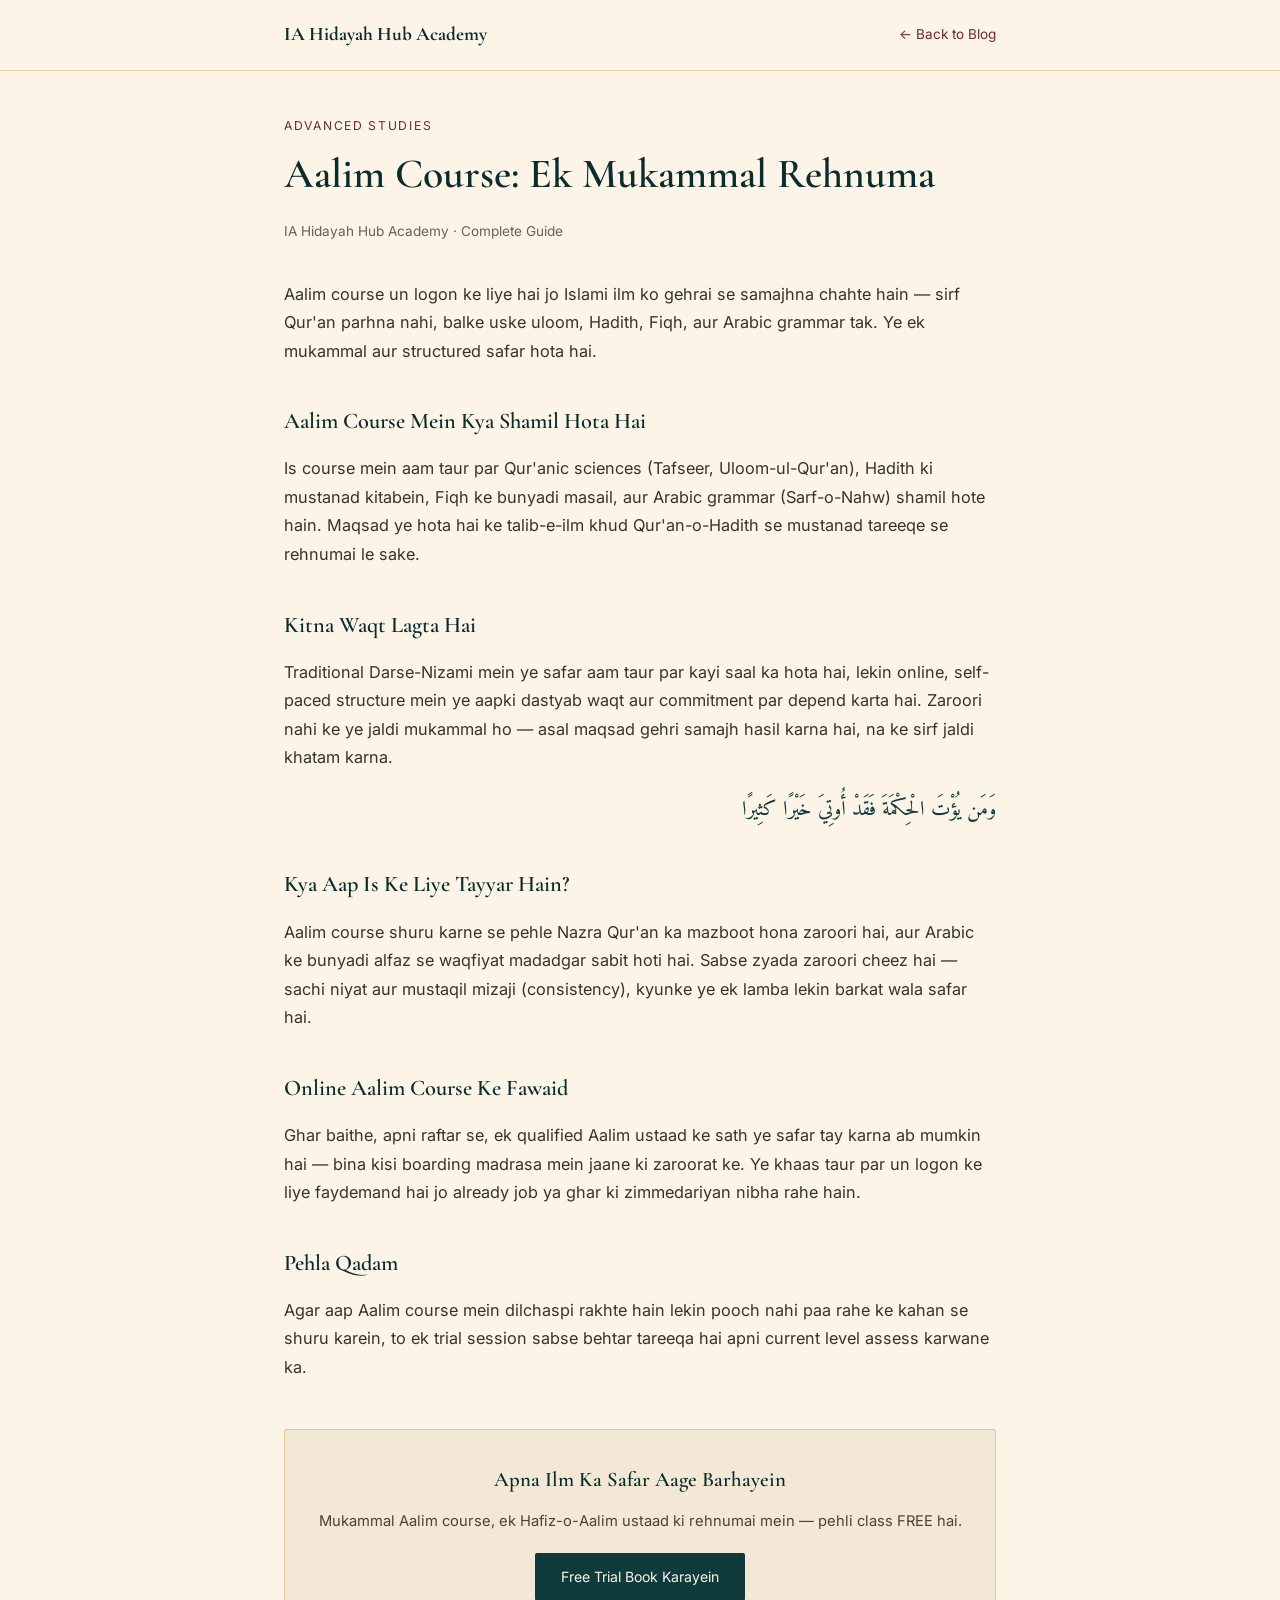
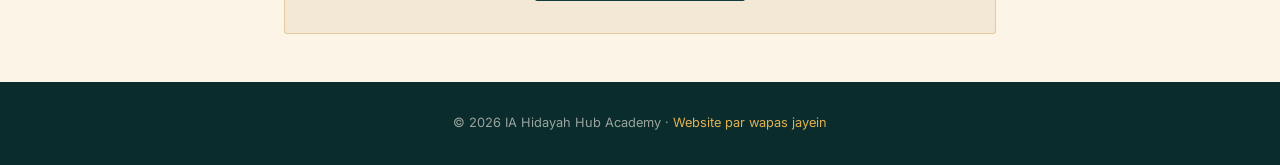
==== blog/aalim-course.html @ 67c302f5 "Add Aalim Course HTML page" ====
<!DOCTYPE html>
<html lang="en">
<head>
<meta charset="UTF-8">
<meta name="viewport" content="width=device-width, initial-scale=1.0">
<title>Aalim Course: Ek Mukammal Rehnuma — IA Hidayah Hub Academy</title>
<meta name="description" content="Aalim course mein kya kya shamil hota hai, kitna waqt lagta hai, aur is safar ke liye khud ko kaise tayyar karein.">
<link rel="stylesheet" href="blog-style.css">
</head>
<body>
<header>
  <div class="nav">
    <a href="../index.html" class="brand">IA Hidayah Hub Academy</a>
    <a href="../index.html#blog" class="back-link">← Back to Blog</a>
  </div>
</header>
<main class="wrap">
  <div class="hero-tag">Advanced Studies</div>
  <h1 class="title">Aalim Course: Ek Mukammal Rehnuma</h1>
  <p class="meta">IA Hidayah Hub Academy · Complete Guide</p>

  <article>
    <p>Aalim course un logon ke liye hai jo Islami ilm ko gehrai se samajhna chahte hain — sirf Qur'an parhna nahi, balke uske uloom, Hadith, Fiqh, aur Arabic grammar tak. Ye ek mukammal aur structured safar hota hai.</p>

    <h2>Aalim Course Mein Kya Shamil Hota Hai</h2>
    <p>Is course mein aam taur par Qur'anic sciences (Tafseer, Uloom-ul-Qur'an), Hadith ki mustanad kitabein, Fiqh ke bunyadi masail, aur Arabic grammar (Sarf-o-Nahw) shamil hote hain. Maqsad ye hota hai ke talib-e-ilm khud Qur'an-o-Hadith se mustanad tareeqe se rehnumai le sake.</p>

    <h2>Kitna Waqt Lagta Hai</h2>
    <p>Traditional Darse-Nizami mein ye safar aam taur par kayi saal ka hota hai, lekin online, self-paced structure mein ye aapki dastyab waqt aur commitment par depend karta hai. Zaroori nahi ke ye jaldi mukammal ho — asal maqsad gehri samajh hasil karna hai, na ke sirf jaldi khatam karna.</p>

    <p class="arabic">وَمَن يُؤْتَ الْحِكْمَةَ فَقَدْ أُوتِيَ خَيْرًا كَثِيرًا</p>

    <h2>Kya Aap Is Ke Liye Tayyar Hain?</h2>
    <p>Aalim course shuru karne se pehle Nazra Qur'an ka mazboot hona zaroori hai, aur Arabic ke bunyadi alfaz se waqfiyat madadgar sabit hoti hai. Sabse zyada zaroori cheez hai — sachi niyat aur mustaqil mizaji (consistency), kyunke ye ek lamba lekin barkat wala safar hai.</p>

    <h2>Online Aalim Course Ke Fawaid</h2>
    <p>Ghar baithe, apni raftar se, ek qualified Aalim ustaad ke sath ye safar tay karna ab mumkin hai — bina kisi boarding madrasa mein jaane ki zaroorat ke. Ye khaas taur par un logon ke liye faydemand hai jo already job ya ghar ki zimmedariyan nibha rahe hain.</p>

    <h2>Pehla Qadam</h2>
    <p>Agar aap Aalim course mein dilchaspi rakhte hain lekin pooch nahi paa rahe ke kahan se shuru karein, to ek trial session sabse behtar tareeqa hai apni current level assess karwane ka.</p>

    <div class="cta-box">
      <h3>Apna Ilm Ka Safar Aage Barhayein</h3>
      <p>Mukammal Aalim course, ek Hafiz-o-Aalim ustaad ki rehnumai mein — pehli class FREE hai.</p>
      <a href="../index.html#contact" class="btn">Free Trial Book Karayein</a>
    </div>
  </article>
</main>
<footer>
  <p>© 2026 IA Hidayah Hub Academy · <a href="../index.html">Website par wapas jayein</a></p>
</footer>
</body>
  </html>
---- blog/blog-style.css ----
@import url('https://fonts.googleapis.com/css2?family=Amiri:ital,wght@0,400;0,700;1,400&family=Cormorant+Garamond:wght@500;600;700&family=Inter:wght@400;500;600;700&display=swap');
:root{
  --ink: #0F3B3C; --ink-deep: #0A2C2D; --parchment: #FBF4E7; --parchment-dim: #F2E8D5;
  --gold: #C6952F; --gold-bright: #E0B152; --maroon: #6E2A38; --charcoal: #241F1A;
  --line: rgba(198,149,47,0.35);
}
*{ box-sizing:border-box; margin:0; padding:0; }
body{ background:var(--parchment); color:var(--charcoal); font-family:'Inter',sans-serif; line-height:1.75; }
h1,h2,h3{ font-family:'Cormorant Garamond',serif; font-weight:600; color:var(--ink-deep); }
a{ text-decoration:none; color:inherit; }
.wrap{ max-width:760px; margin:0 auto; padding:0 24px; }
header{ background:rgba(251,244,231,0.95); border-bottom:1px solid var(--line); padding:18px 0; position:sticky; top:0; }
.nav{ display:flex; justify-content:space-between; align-items:center; max-width:760px; margin:0 auto; padding:0 24px; }
.brand{ font-family:'Cormorant Garamond',serif; font-size:1.2rem; font-weight:700; color:var(--ink-deep); display:flex; align-items:center; gap:8px; }
.back-link{ font-size:.85rem; color:var(--maroon); }
.hero-tag{ font-size:.76rem; letter-spacing:.14em; text-transform:uppercase; color:var(--maroon); margin:44px 0 14px; }
h1.title{ font-size:clamp(1.9rem,4vw,2.6rem); line-height:1.2; margin-bottom:20px; }
.meta{ font-size:.85rem; color:#6b6153; margin-bottom:36px; }
article p{ margin-bottom:20px; font-size:1.02rem; color:#3a332b; }
article h2{ font-size:1.4rem; margin:36px 0 14px; }
article .arabic{ font-family:'Amiri',serif; direction:rtl; font-size:1.3rem; color:var(--ink); margin:20px 0; }
.cta-box{ background:var(--parchment-dim); border:1px solid var(--line); border-radius:3px; padding:32px 28px; margin:48px 0; text-align:center; }
.cta-box h3{ font-size:1.3rem; margin-bottom:10px; }
.cta-box p{ font-size:.92rem; color:#4a4237; margin-bottom:18px; }
.btn{ display:inline-block; padding:12px 26px; background:var(--ink); color:var(--parchment); border-radius:2px; font-size:.88rem; }
footer{ background:var(--ink-deep); color:rgba(251,244,231,.6); text-align:center; padding:30px 24px; font-size:.8rem; margin-top:40px; }
footer a{ color:var(--gold-bright); }
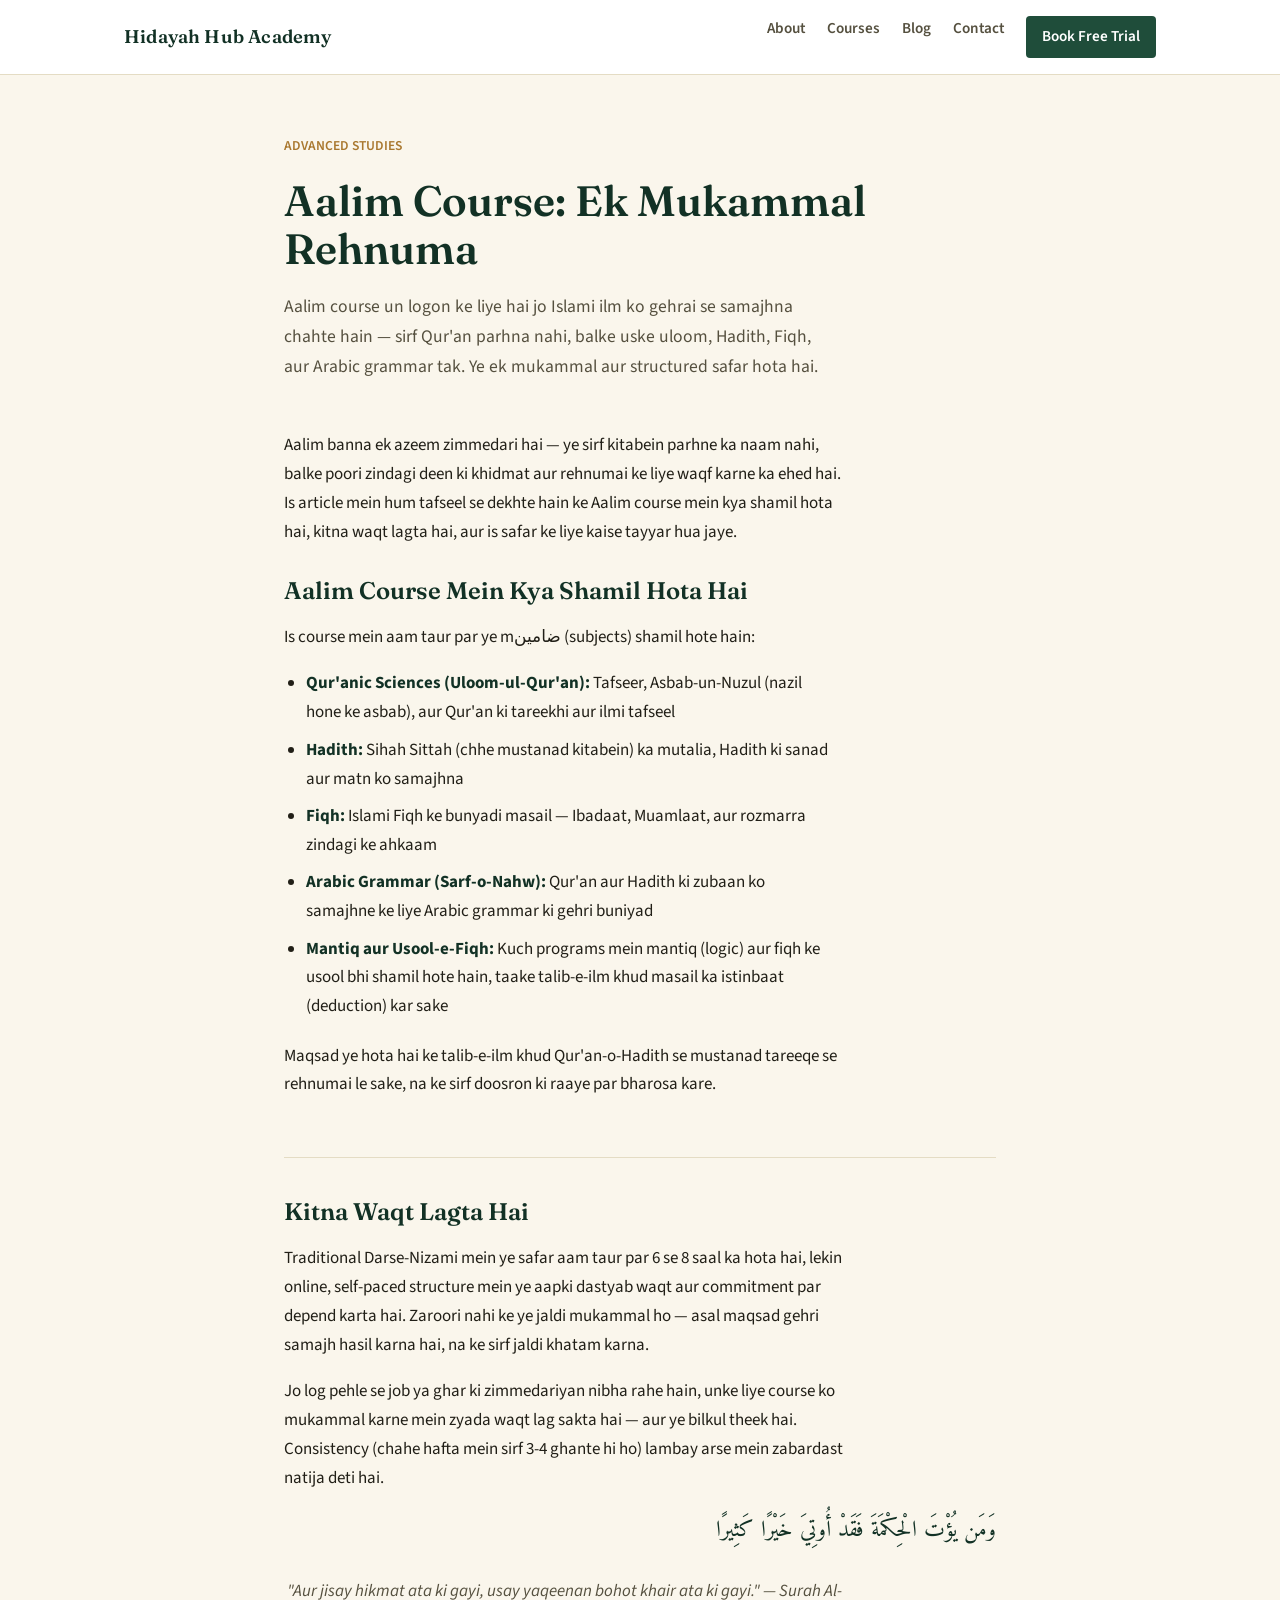
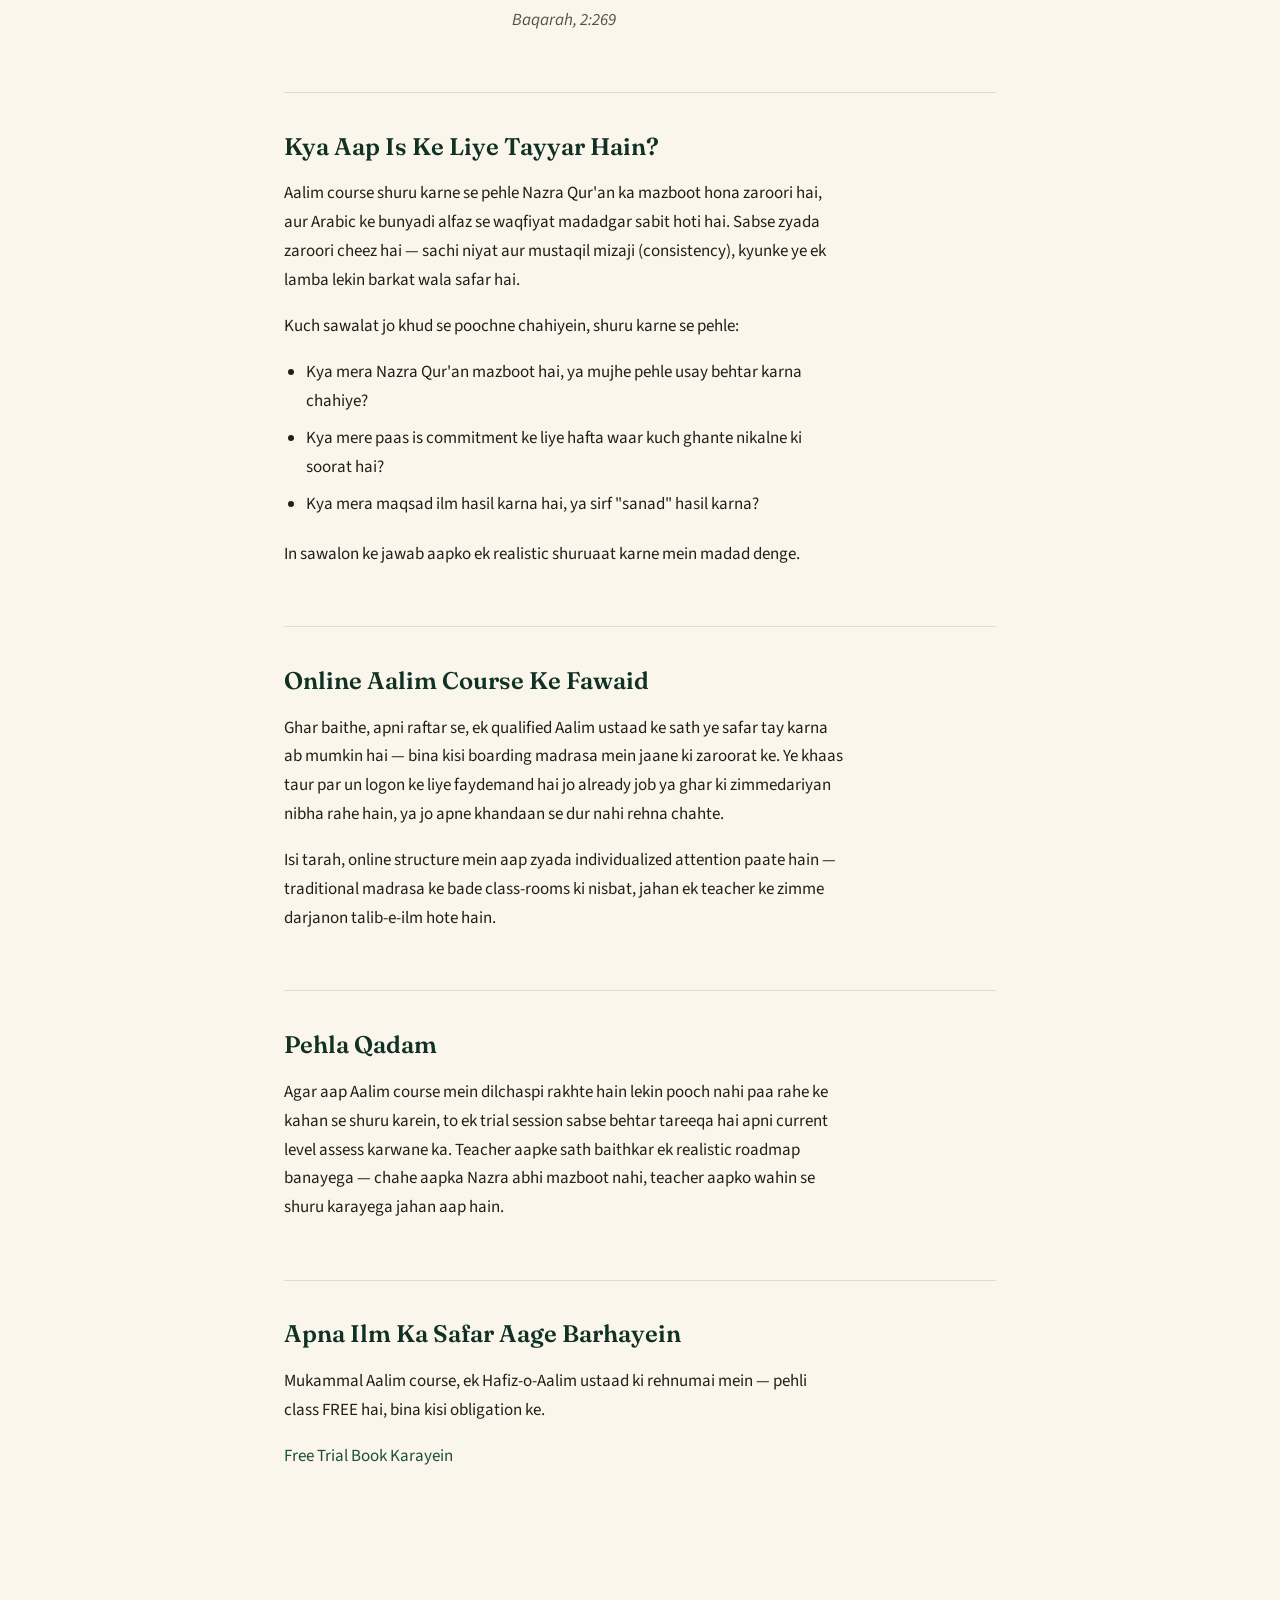
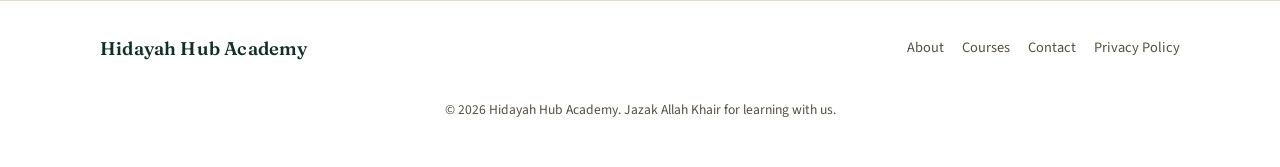
==== commit abc89950: "Add files via upload" ====
--- a/blog/aalim-course.html
+++ b/blog/aalim-course.html
@@ -1,53 +1,91 @@
 <!DOCTYPE html>
-<html lang="en">
+<html lang="ur-PK">
 <head>
 <meta charset="UTF-8">
-<meta name="viewport" content="width=device-width, initial-scale=1.0">
+<meta name="viewport" content="width=device-width, initial-scale=1">
 <title>Aalim Course: Ek Mukammal Rehnuma — IA Hidayah Hub Academy</title>
-<meta name="description" content="Aalim course mein kya kya shamil hota hai, kitna waqt lagta hai, aur is safar ke liye khud ko kaise tayyar karein.">
-<link rel="stylesheet" href="blog-style.css">
+<meta name="description" content="Aalim course mein kya kya shamil hota hai, kitna waqt lagta hai, aur is safar ke liye khud ko kaise tayyar karein — mukammal rehnuma.">
+<link rel="stylesheet" href="../hh-pages.css">
 </head>
 <body>
-<header>
-  <div class="nav">
-    <a href="../index.html" class="brand">IA Hidayah Hub Academy</a>
-    <a href="../index.html#blog" class="back-link">← Back to Blog</a>
+
+<header class="site-header">
+  <div class="header-inner">
+    <a class="brand" href="../index.html">Hidayah Hub Academy</a>
+    <nav class="main-nav">
+      <a href="../index.html#about">About</a>
+      <a href="../index.html#courses">Courses</a>
+      <a href="../index.html#blog">Blog</a>
+      <a href="../contact.html">Contact</a>
+      <a class="cta" href="../index.html#contact">Book Free Trial</a>
+    </nav>
   </div>
 </header>
-<main class="wrap">
-  <div class="hero-tag">Advanced Studies</div>
-  <h1 class="title">Aalim Course: Ek Mukammal Rehnuma</h1>
-  <p class="meta">IA Hidayah Hub Academy · Complete Guide</p>
 
-  <article>
-    <p>Aalim course un logon ke liye hai jo Islami ilm ko gehrai se samajhna chahte hain — sirf Qur'an parhna nahi, balke uske uloom, Hadith, Fiqh, aur Arabic grammar tak. Ye ek mukammal aur structured safar hota hai.</p>
+<section class="page-hero">
+  <span class="eyebrow">ADVANCED STUDIES</span>
+  <h1>Aalim Course: Ek Mukammal Rehnuma</h1>
+  <p class="lede">Aalim course un logon ke liye hai jo Islami ilm ko gehrai se samajhna chahte hain — sirf Qur'an parhna nahi, balke uske uloom, Hadith, Fiqh, aur Arabic grammar tak. Ye ek mukammal aur structured safar hota hai.</p>
+</section>
 
-    <h2>Aalim Course Mein Kya Shamil Hota Hai</h2>
-    <p>Is course mein aam taur par Qur'anic sciences (Tafseer, Uloom-ul-Qur'an), Hadith ki mustanad kitabein, Fiqh ke bunyadi masail, aur Arabic grammar (Sarf-o-Nahw) shamil hote hain. Maqsad ye hota hai ke talib-e-ilm khud Qur'an-o-Hadith se mustanad tareeqe se rehnumai le sake.</p>
+<main class="content">
 
-    <h2>Kitna Waqt Lagta Hai</h2>
-    <p>Traditional Darse-Nizami mein ye safar aam taur par kayi saal ka hota hai, lekin online, self-paced structure mein ye aapki dastyab waqt aur commitment par depend karta hai. Zaroori nahi ke ye jaldi mukammal ho — asal maqsad gehri samajh hasil karna hai, na ke sirf jaldi khatam karna.</p>
+  <p>Aalim banna ek azeem zimmedari hai — ye sirf kitabein parhne ka naam nahi, balke poori zindagi deen ki khidmat aur rehnumai ke liye waqf karne ka ehed hai. Is article mein hum tafseel se dekhte hain ke Aalim course mein kya shamil hota hai, kitna waqt lagta hai, aur is safar ke liye kaise tayyar hua jaye.</p>
 
-    <p class="arabic">وَمَن يُؤْتَ الْحِكْمَةَ فَقَدْ أُوتِيَ خَيْرًا كَثِيرًا</p>
+  <h2>Aalim Course Mein Kya Shamil Hota Hai</h2>
+  <p>Is course mein aam taur par ye mضامین (subjects) shamil hote hain:</p>
+  <ul>
+    <li><strong>Qur'anic Sciences (Uloom-ul-Qur'an):</strong> Tafseer, Asbab-un-Nuzul (nazil hone ke asbab), aur Qur'an ki tareekhi aur ilmi tafseel</li>
+    <li><strong>Hadith:</strong> Sihah Sittah (chhe mustanad kitabein) ka mutalia, Hadith ki sanad aur matn ko samajhna</li>
+    <li><strong>Fiqh:</strong> Islami Fiqh ke bunyadi masail — Ibadaat, Muamlaat, aur rozmarra zindagi ke ahkaam</li>
+    <li><strong>Arabic Grammar (Sarf-o-Nahw):</strong> Qur'an aur Hadith ki zubaan ko samajhne ke liye Arabic grammar ki gehri buniyad</li>
+    <li><strong>Mantiq aur Usool-e-Fiqh:</strong> Kuch programs mein mantiq (logic) aur fiqh ke usool bhi shamil hote hain, taake talib-e-ilm khud masail ka istinbaat (deduction) kar sake</li>
+  </ul>
+  <p>Maqsad ye hota hai ke talib-e-ilm khud Qur'an-o-Hadith se mustanad tareeqe se rehnumai le sake, na ke sirf doosron ki raaye par bharosa kare.</p>
 
-    <h2>Kya Aap Is Ke Liye Tayyar Hain?</h2>
-    <p>Aalim course shuru karne se pehle Nazra Qur'an ka mazboot hona zaroori hai, aur Arabic ke bunyadi alfaz se waqfiyat madadgar sabit hoti hai. Sabse zyada zaroori cheez hai — sachi niyat aur mustaqil mizaji (consistency), kyunke ye ek lamba lekin barkat wala safar hai.</p>
+  <h2>Kitna Waqt Lagta Hai</h2>
+  <p>Traditional Darse-Nizami mein ye safar aam taur par 6 se 8 saal ka hota hai, lekin online, self-paced structure mein ye aapki dastyab waqt aur commitment par depend karta hai. Zaroori nahi ke ye jaldi mukammal ho — asal maqsad gehri samajh hasil karna hai, na ke sirf jaldi khatam karna.</p>
+  <p>Jo log pehle se job ya ghar ki zimmedariyan nibha rahe hain, unke liye course ko mukammal karne mein zyada waqt lag sakta hai — aur ye bilkul theek hai. Consistency (chahe hafta mein sirf 3-4 ghante hi ho) lambay arse mein zabardast natija deti hai.</p>
 
-    <h2>Online Aalim Course Ke Fawaid</h2>
-    <p>Ghar baithe, apni raftar se, ek qualified Aalim ustaad ke sath ye safar tay karna ab mumkin hai — bina kisi boarding madrasa mein jaane ki zaroorat ke. Ye khaas taur par un logon ke liye faydemand hai jo already job ya ghar ki zimmedariyan nibha rahe hain.</p>
+  <p class="arabic">وَمَن يُؤْتَ الْحِكْمَةَ فَقَدْ أُوتِيَ خَيْرًا كَثِيرًا</p>
+  <p style="text-align:center; color:var(--ink-soft); font-style:italic;">"Aur jisay hikmat ata ki gayi, usay yaqeenan bohot khair ata ki gayi." — Surah Al-Baqarah, 2:269</p>
 
-    <h2>Pehla Qadam</h2>
-    <p>Agar aap Aalim course mein dilchaspi rakhte hain lekin pooch nahi paa rahe ke kahan se shuru karein, to ek trial session sabse behtar tareeqa hai apni current level assess karwane ka.</p>
+  <h2>Kya Aap Is Ke Liye Tayyar Hain?</h2>
+  <p>Aalim course shuru karne se pehle Nazra Qur'an ka mazboot hona zaroori hai, aur Arabic ke bunyadi alfaz se waqfiyat madadgar sabit hoti hai. Sabse zyada zaroori cheez hai — sachi niyat aur mustaqil mizaji (consistency), kyunke ye ek lamba lekin barkat wala safar hai.</p>
+  <p>Kuch sawalat jo khud se poochne chahiyein, shuru karne se pehle:</p>
+  <ul>
+    <li>Kya mera Nazra Qur'an mazboot hai, ya mujhe pehle usay behtar karna chahiye?</li>
+    <li>Kya mere paas is commitment ke liye hafta waar kuch ghante nikalne ki soorat hai?</li>
+    <li>Kya mera maqsad ilm hasil karna hai, ya sirf "sanad" hasil karna?</li>
+  </ul>
+  <p>In sawalon ke jawab aapko ek realistic shuruaat karne mein madad denge.</p>
 
-    <div class="cta-box">
-      <h3>Apna Ilm Ka Safar Aage Barhayein</h3>
-      <p>Mukammal Aalim course, ek Hafiz-o-Aalim ustaad ki rehnumai mein — pehli class FREE hai.</p>
-      <a href="../index.html#contact" class="btn">Free Trial Book Karayein</a>
-    </div>
-  </article>
+  <h2>Online Aalim Course Ke Fawaid</h2>
+  <p>Ghar baithe, apni raftar se, ek qualified Aalim ustaad ke sath ye safar tay karna ab mumkin hai — bina kisi boarding madrasa mein jaane ki zaroorat ke. Ye khaas taur par un logon ke liye faydemand hai jo already job ya ghar ki zimmedariyan nibha rahe hain, ya jo apne khandaan se dur nahi rehna chahte.</p>
+  <p>Isi tarah, online structure mein aap zyada individualized attention paate hain — traditional madrasa ke bade class-rooms ki nisbat, jahan ek teacher ke zimme darjanon talib-e-ilm hote hain.</p>
+
+  <h2>Pehla Qadam</h2>
+  <p>Agar aap Aalim course mein dilchaspi rakhte hain lekin pooch nahi paa rahe ke kahan se shuru karein, to ek trial session sabse behtar tareeqa hai apni current level assess karwane ka. Teacher aapke sath baithkar ek realistic roadmap banayega — chahe aapka Nazra abhi mazboot nahi, teacher aapko wahin se shuru karayega jahan aap hain.</p>
+
+  <h2>Apna Ilm Ka Safar Aage Barhayein</h2>
+  <p>Mukammal Aalim course, ek Hafiz-o-Aalim ustaad ki rehnumai mein — pehli class FREE hai, bina kisi obligation ke.</p>
+
+  <p><a href="../index.html#contact">Free Trial Book Karayein</a></p>
+
 </main>
-<footer>
-  <p>© 2026 IA Hidayah Hub Academy · <a href="../index.html">Website par wapas jayein</a></p>
+
+<footer class="site-footer">
+  <div class="footer-inner">
+    <span class="brand">Hidayah Hub Academy</span>
+    <nav>
+      <a href="../index.html#about">About</a>
+      <a href="../index.html#courses">Courses</a>
+      <a href="../contact.html">Contact</a>
+      <a href="../privacy-policy.html">Privacy Policy</a>
+    </nav>
+    <p class="footer-note">© 2026 Hidayah Hub Academy. Jazak Allah Khair for learning with us.</p>
+  </div>
 </footer>
+
 </body>
-  </html>
+</html>
--- a/hh-pages.css
+++ b/hh-pages.css
@@ -0,0 +1,175 @@
+/* Hidayah Hub Academy — shared styles for Privacy Policy, Contact, Tajweed & Hifz pages */
+
+@import url('https://fonts.googleapis.com/css2?family=Fraunces:opsz,wght@9..144,400;9..144,500;9..144,600;9..144,700&family=Source+Sans+3:wght@400;500;600;700&family=Amiri:wght@400;700&display=swap');
+
+:root{
+  --bg: #FAF6EC;
+  --surface: #FFFFFF;
+  --ink: #211F17;
+  --ink-soft: #55503F;
+  --primary: #1F4D3A;
+  --primary-dark: #123125;
+  --gold: #A9782F;
+  --gold-soft: #EFE3C4;
+  --border: #E4DCC4;
+  --max: 760px;
+}
+
+*{box-sizing:border-box;}
+html{scroll-behavior:smooth;}
+body{
+  margin:0;
+  background:var(--bg);
+  color:var(--ink);
+  font-family:'Source Sans 3', system-ui, sans-serif;
+  font-size:17px;
+  line-height:1.7;
+}
+
+a{color:var(--primary); text-decoration:none;}
+a:hover{text-decoration:underline;}
+a:focus-visible, button:focus-visible{outline:2px solid var(--gold); outline-offset:2px;}
+
+img{max-width:100%; display:block;}
+
+/* ---- Header ---- */
+header.site-header{
+  border-bottom:1px solid var(--border);
+  background:var(--surface);
+  position:sticky; top:0; z-index:20;
+}
+.header-inner{
+  max-width:1080px; margin:0 auto; padding:16px 24px;
+  display:flex; align-items:center; justify-content:space-between; gap:24px;
+  flex-wrap:wrap;
+}
+.brand{
+  font-family:'Fraunces', serif; font-weight:600; font-size:1.15rem;
+  color:var(--primary-dark); letter-spacing:.01em;
+}
+nav.main-nav{display:flex; gap:22px; flex-wrap:wrap;}
+nav.main-nav a{
+  color:var(--ink-soft); font-size:.95rem; font-weight:600;
+}
+nav.main-nav a:hover{color:var(--primary); text-decoration:none;}
+nav.main-nav a.cta{
+  background:var(--primary); color:#fff; padding:8px 16px; border-radius:4px;
+}
+nav.main-nav a.cta:hover{background:var(--primary-dark);}
+
+/* ---- Page hero ---- */
+.page-hero{
+  max-width:var(--max); margin:0 auto; padding:56px 24px 24px;
+}
+.eyebrow{
+  color:var(--gold); font-weight:600; font-size:.85rem;
+}
+.page-hero h1{
+  font-family:'Fraunces', serif; font-weight:600;
+  font-size:clamp(2rem, 4vw, 2.65rem);
+  line-height:1.15; color:var(--primary-dark); margin:.4em 0 .3em;
+}
+.page-hero .lede{
+  color:var(--ink-soft); font-size:1.1rem; max-width:60ch;
+}
+.updated{
+  color:var(--ink-soft); font-size:.9rem; margin-top:18px;
+}
+
+/* ---- Content ---- */
+main.content{
+  max-width:var(--max); margin:0 auto; padding:8px 24px 72px;
+}
+main.content h2{
+  font-family:'Fraunces', serif; font-weight:600;
+  font-size:1.5rem; color:var(--primary-dark);
+  margin:2.4em 0 .5em; padding-top:.2em;
+  border-top:1px solid var(--border); padding-top:1.4em;
+}
+main.content h2:first-of-type{border-top:none; padding-top:0; margin-top:1em;}
+main.content h3{
+  font-family:'Fraunces', serif; font-weight:600;
+  font-size:1.15rem; color:var(--ink); margin:1.6em 0 .4em;
+}
+main.content p{margin:0 0 1em; max-width:70ch;}
+main.content ul, main.content ol{margin:0 0 1.2em; padding-left:1.3em;}
+main.content li{margin:0 0 .5em; max-width:66ch;}
+main.content strong{color:var(--primary-dark);}
+
+.arabic{
+  font-family:'Amiri', serif; direction:rtl; font-size:1.4rem;
+  color:var(--primary-dark); line-height:2; margin:.3em 0;
+}
+
+/* Rule / hadith cards */
+.rule-card, .hadith-card{
+  background:var(--surface); border:1px solid var(--border); border-radius:6px;
+  padding:22px 24px; margin:0 0 18px;
+}
+.rule-card h3{margin-top:0;}
+.rule-tag{
+  display:inline-block; font-size:.78rem; font-weight:700; letter-spacing:.02em;
+  color:var(--primary); background:var(--gold-soft); padding:3px 10px; border-radius:3px;
+  margin-bottom:10px;
+}
+.hadith-card .source{
+  color:var(--gold); font-weight:600; font-size:.9rem; margin-top:10px;
+}
+.hadith-card .grade{
+  color:var(--ink-soft); font-size:.85rem;
+}
+
+blockquote{
+  border-left:3px solid var(--gold); margin:1.4em 0; padding:.2em 0 .2em 20px;
+  color:var(--ink-soft); font-style:italic;
+}
+
+/* ---- Contact specifics ---- */
+.contact-grid{
+  display:grid; grid-template-columns:1fr 1fr; gap:28px; margin-top:8px;
+}
+@media (max-width:680px){ .contact-grid{grid-template-columns:1fr;} }
+
+.contact-card{
+  background:var(--surface); border:1px solid var(--border); border-radius:8px; padding:28px;
+}
+.contact-card h3{font-family:'Fraunces', serif; margin-top:0; color:var(--primary-dark);}
+.channel-btn{
+  display:inline-block; margin-top:10px; padding:11px 20px; border-radius:5px;
+  background:var(--primary); color:#fff; font-weight:600;
+}
+.channel-btn:hover{background:var(--primary-dark); text-decoration:none;}
+.channel-btn.secondary{background:transparent; color:var(--primary); border:1px solid var(--primary);}
+.channel-btn.secondary:hover{background:var(--gold-soft);}
+
+form.contact-form label{
+  display:block; font-weight:600; margin:14px 0 6px; font-size:.92rem; color:var(--ink);
+}
+form.contact-form input, form.contact-form select, form.contact-form textarea{
+  width:100%; padding:10px 12px; border:1px solid var(--border); border-radius:5px;
+  font-family:inherit; font-size:1rem; background:var(--bg); color:var(--ink);
+}
+form.contact-form textarea{min-height:110px; resize:vertical;}
+form.contact-form button{
+  margin-top:18px; background:var(--primary); color:#fff; border:none; padding:12px 26px;
+  border-radius:5px; font-weight:600; font-size:1rem; cursor:pointer;
+}
+form.contact-form button:hover{background:var(--primary-dark);}
+.form-note{font-size:.85rem; color:var(--ink-soft); margin-top:10px;}
+
+/* ---- Footer ---- */
+footer.site-footer{
+  border-top:1px solid var(--border); background:var(--surface);
+  padding:32px 24px; margin-top:40px;
+}
+.footer-inner{
+  max-width:1080px; margin:0 auto; display:flex; justify-content:space-between;
+  flex-wrap:wrap; gap:16px; align-items:center;
+}
+.footer-inner nav{display:flex; gap:18px; flex-wrap:wrap;}
+.footer-inner nav a{color:var(--ink-soft); font-size:.9rem;}
+.footer-note{color:var(--ink-soft); font-size:.85rem; width:100%; margin-top:18px; text-align:center;}
+
+@media (prefers-reduced-motion: reduce){
+  html{scroll-behavior:auto;}
+}
